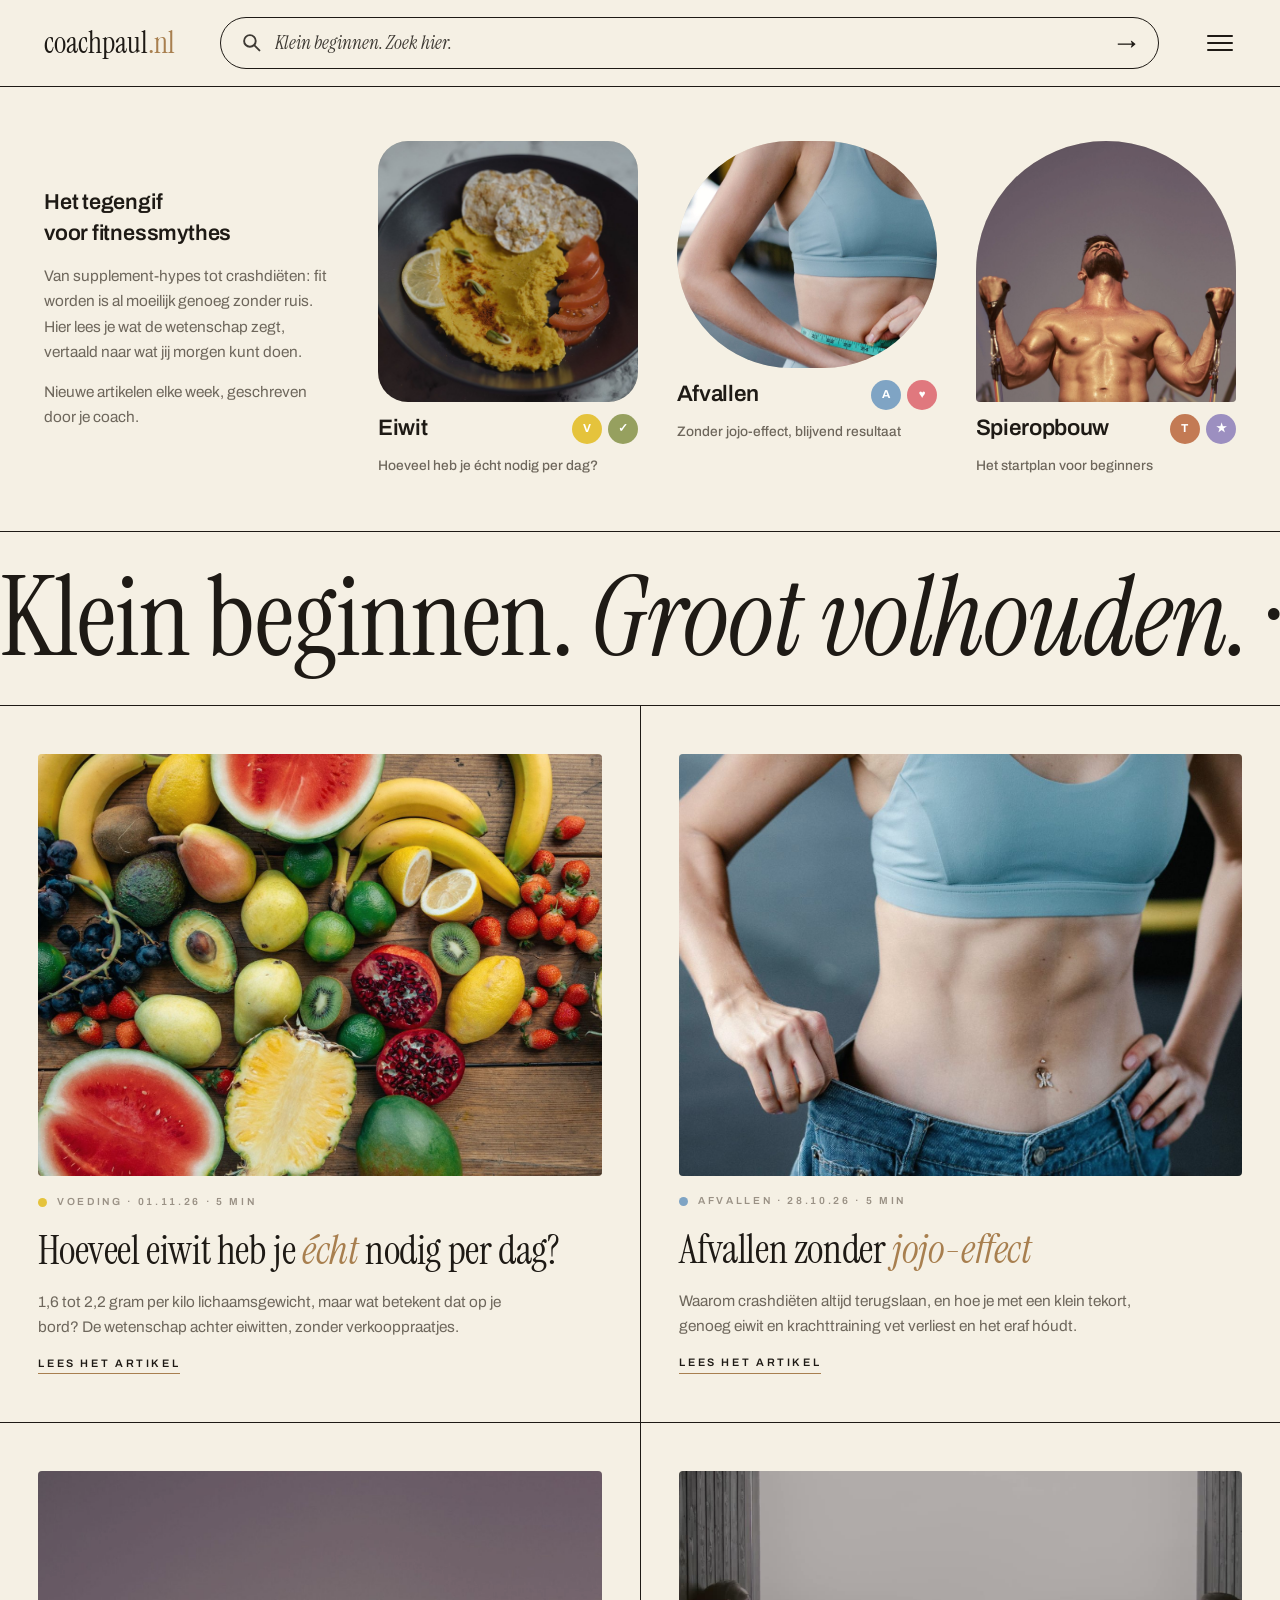
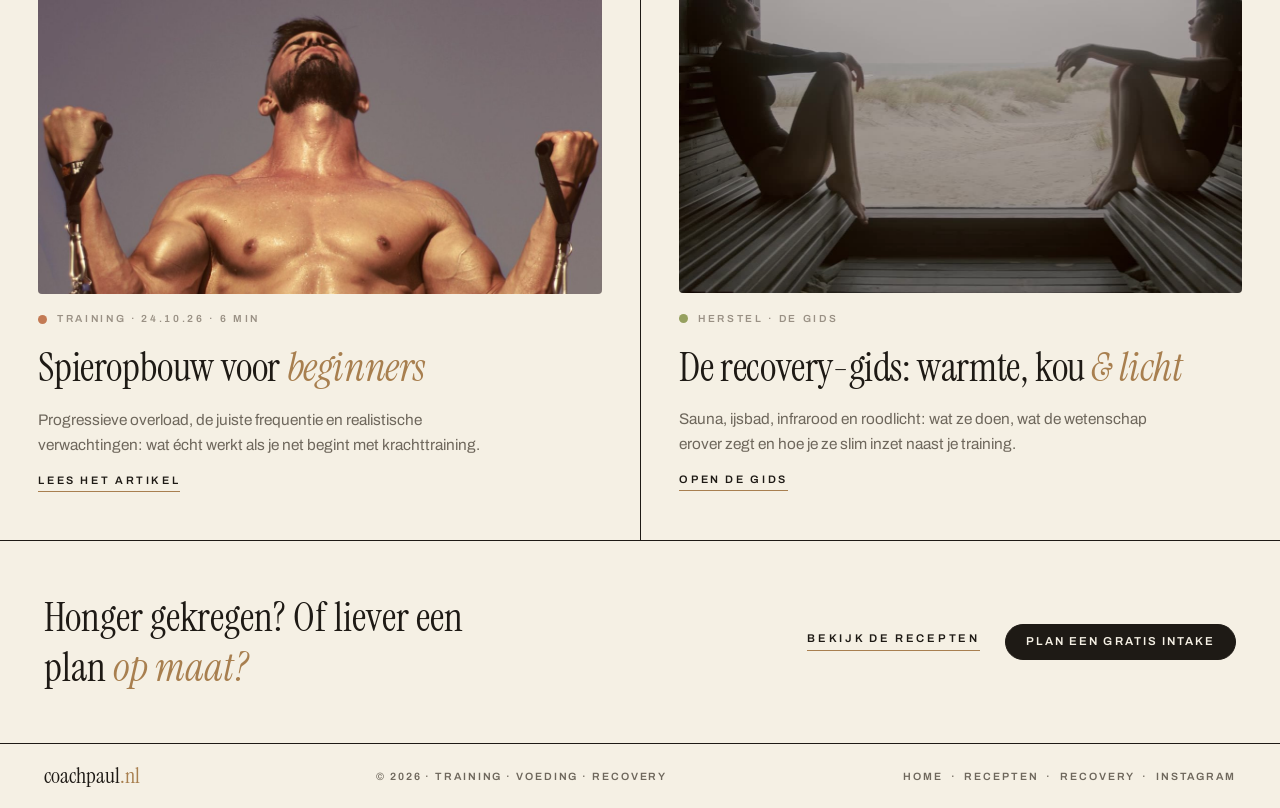
==== blog.html @ f1c60c51 "Add files via upload" ====
<!doctype html>
<html lang="nl">
<head>
<meta charset="utf-8">
<meta name="viewport" content="width=device-width, initial-scale=1, viewport-fit=cover">
<link rel="icon" type="image/svg+xml" href="favicon.svg">
<title>Blog · kennis over training, voeding &amp; herstel | coachpaul</title>
<meta name="description" content="De kennisbank van coachpaul: onderbouwde artikelen over afvallen, spieropbouw, voeding en herstel. Gebaseerd op onderzoek, vertaald naar de praktijk, nieuwe artikelen elke week.">
<meta property="og:type" content="website">
<meta property="og:locale" content="nl_NL">
<meta property="og:title" content="Blog · training, voeding &amp; herstel | coachpaul">
<meta property="og:description" content="Onderbouwde artikelen over afvallen, spieropbouw, voeding en herstel.">
<meta name="theme-color" content="#F5F0E4">
<link rel="canonical" href="https://coachpaul.nl/blog.html">
<link rel="preconnect" href="https://fonts.googleapis.com">
<link rel="preconnect" href="https://fonts.gstatic.com" crossorigin>
<link rel="stylesheet" href="https://fonts.googleapis.com/css2?family=Archivo:wght@400;500;600;700&family=Instrument+Serif:ital@0;1&display=swap">

<style>
/* Editorial content-hub op crème: vet script-logo, brede zoekbalk-pil en hamburger
   in de kop; intro-rij met beelden in organische vormen en gekleurde badge-stippen;
   gigantische serif-regel over de volle breedte; groot twee-koloms beeldraster met
   middenlijn. Dunne inktlijnen, verder monochroom. Eén licht thema. */
:root{
  --paper:#F5F0E4; --ink:#1E1A15; --ink2:#6E675C; --mute:#9A9185;
  --line:#E3DBCA; --card:#FBF7EE; --oak:#A87F4F;
  --b-geel:#E5C33C; --b-roze:#E0787E; --b-blauw:#7FA4C4; --b-olijf:#96A05F; --b-terra:#C37A54; --b-paars:#9C8FC0;
  --serif:"Instrument Serif",Georgia,"Times New Roman",serif;
  --sans:"Archivo","Helvetica Neue",Arial,sans-serif;
  --pad:clamp(18px,4vw,44px); --w:1360px;
}
@media (prefers-reduced-motion:no-preference){html{scroll-behavior:smooth}}
*,*::before,*::after{box-sizing:border-box}
html{padding-block:env(safe-area-inset-top,0px) env(safe-area-inset-bottom,0px)}
body{margin:0;background:var(--paper);color:var(--ink);
  font:400 clamp(15.5px,.3vw + 14.5px,17px)/1.6 var(--sans);
  -webkit-font-smoothing:antialiased;overflow-x:hidden}
body::before{content:"";position:fixed;inset:0 0 auto;z-index:20;height:env(safe-area-inset-top,0px);background:var(--paper)}
.wrap{max-width:var(--w);margin-inline:auto;
  padding-left:max(var(--pad),env(safe-area-inset-left,0px));
  padding-right:max(var(--pad),env(safe-area-inset-right,0px))}
img{max-width:100%;display:block}
h1,h2,h3{margin:0;text-wrap:balance}
p{margin:0}
a{color:inherit}
a:focus-visible,input:focus-visible,button:focus-visible{outline:2px solid var(--ink);outline-offset:3px}

/* kop: script-logo · zoekbalk · hamburger */
header.mast .wrap{display:flex;align-items:center;gap:clamp(1.1rem,3.5vw,3rem);padding-block:1.05rem}
.logo{font:400 clamp(1.55rem,3.2vw,1.9rem)/1.1 var(--serif);letter-spacing:0;text-decoration:none;white-space:nowrap}
.logo .tld{color:var(--oak)}
.searchpill{flex:1;display:flex;align-items:center;gap:.85rem;min-width:0;
  border:1.5px solid var(--ink);border-radius:999px;background:var(--paper);
  padding:.85rem 1.35rem}
.searchpill svg{flex:none;opacity:.85}
.searchpill input{all:unset;flex:1;min-width:0;font:italic 400 clamp(1rem,1.6vw,1.2rem)/1.2 var(--serif);color:var(--ink)}
.searchpill input::placeholder{color:var(--ink);opacity:.85}
.searchpill .arr{margin-left:auto;font-size:1.2rem;line-height:1}
.burger{flex:none;display:grid;gap:5px;background:none;border:0;cursor:pointer;padding:.6rem .2rem}
.burger i{display:block;width:26px;height:2px;background:var(--ink);border-radius:2px;transition:transform .25s ease,opacity .25s ease}
.burger[aria-expanded="true"] i:nth-child(1){transform:translateY(7px) rotate(45deg)}
.burger[aria-expanded="true"] i:nth-child(2){opacity:0}
.burger[aria-expanded="true"] i:nth-child(3){transform:translateY(-7px) rotate(-45deg)}
@media (max-width:619px){.searchpill{display:none}}
.menu{display:none;border-top:1px solid var(--ink)}
.menu.open{display:block}
.menu .wrap{display:grid;padding-block:.4rem}
.menu a{display:flex;align-items:baseline;justify-content:space-between;gap:1rem;
  padding:1rem 0;text-decoration:none;border-bottom:1px solid var(--line);
  font:400 clamp(1.5rem,3.4vw,2.2rem)/1.1 var(--serif)}
.menu a:last-child{border-bottom:0}
.menu a small{font:600 .62rem/1 var(--sans);letter-spacing:.28em;text-transform:uppercase;color:var(--mute)}
.menu a:hover{color:var(--oak)}

.rule{border:0;border-top:1px solid var(--ink);margin:0}

/* intro-rij: tekst links, drie beelden in organische vormen rechts */
.shelfband{border-bottom:1px solid var(--ink)}
.shelfband .wrap{display:grid;gap:clamp(1.8rem,4vw,3rem);padding-block:clamp(2rem,4.5vw,3.4rem)}
@media (min-width:900px){.shelfband .wrap{grid-template-columns:minmax(230px,.75fr) 2.25fr;align-items:center}}
.shelf-copy{display:grid;gap:.9rem;max-width:34ch}
.shelf-copy h1{font:600 clamp(1.1rem,1.9vw,1.35rem)/1.45 var(--sans);letter-spacing:-.01em}
.shelf-copy p{color:var(--ink2);font-size:.96rem;line-height:1.65}
.shelf{display:grid;gap:clamp(1.3rem,3vw,2.4rem)}
@media (min-width:640px){.shelf{grid-template-columns:repeat(3,1fr)}}
.item{display:grid;gap:.75rem;text-decoration:none;min-width:0;align-content:start}
.item-img{overflow:hidden;background:var(--line);aspect-ratio:1/1;position:relative}
.item:nth-child(1) .item-img{border-radius:30px}
.item:nth-child(2) .item-img{border-radius:999px;aspect-ratio:1.15/1}
.item:nth-child(3) .item-img{border-radius:999px 999px 30px 30px}
.item-img img{width:100%;height:100%;object-fit:cover;filter:saturate(.95) sepia(.04);
  transition:transform .55s cubic-bezier(.2,.6,.2,1)}
.item:hover .item-img img{transform:scale(1.045)}
.item-row{display:flex;align-items:center;justify-content:space-between;gap:.8rem}
.item-row b{font:600 clamp(1.15rem,2vw,1.4rem)/1.2 var(--sans);letter-spacing:-.015em;min-width:0}
.badges{display:flex;gap:.4rem;flex:none}
.badges i{width:30px;height:30px;border-radius:50%;background:var(--bc,var(--ink));
  display:grid;place-content:center;color:#fff;font:700 .72rem/1 var(--sans);font-style:normal}
.item small{font:500 .86rem/1.5 var(--sans);color:var(--ink2)}
.item:hover .item-row b{color:var(--oak)}

/* gigantische serif-regel over de volle breedte */
.giant{border-bottom:1px solid var(--ink);overflow:hidden}
.giant-track{display:inline-flex;white-space:nowrap;align-items:baseline;
  animation:slide 38s linear infinite;padding-block:clamp(1rem,2.2vw,1.7rem)}
.giant-track span{font:400 clamp(3rem,8.6vw,7rem)/1.08 var(--serif);letter-spacing:-.01em;padding-right:5rem}
.giant-track em{font-style:italic}
@keyframes slide{to{transform:translateX(-50%)}}
@media (prefers-reduced-motion:reduce){
  .giant-track{animation:none}
}

/* groot twee-koloms raster met middenlijn */
.features{display:grid}
@media (min-width:860px){.features{grid-template-columns:1fr 1fr}
  .feature:nth-child(even){border-left:1px solid var(--ink)}
  .feature:nth-child(n+3){border-top:1px solid var(--ink)}}
@media (max-width:859px){.feature + .feature{border-top:1px solid var(--ink)}}
.feature{display:grid;gap:1.1rem;align-content:start;text-decoration:none;min-width:0;
  padding:clamp(1.8rem,4vw,3rem) clamp(1.2rem,3vw,2.6rem)}
.f-img{overflow:hidden;background:var(--line);aspect-ratio:4/3;border-radius:4px}
.f-img img{width:100%;height:100%;object-fit:cover;filter:saturate(.95) sepia(.04);
  transition:transform .55s cubic-bezier(.2,.6,.2,1)}
.feature:hover .f-img img{transform:scale(1.035)}
.f-meta{display:flex;align-items:center;gap:.6rem;
  font:600 .64rem/1.6 var(--sans);letter-spacing:.26em;text-transform:uppercase;color:var(--mute)}
.f-meta i{width:9px;height:9px;border-radius:50%;background:var(--bc,var(--oak));flex:none;font-style:normal}
.feature h2{font:400 clamp(1.7rem,3.2vw,2.5rem)/1.12 var(--serif);letter-spacing:-.01em}
.feature h2 em{font-style:italic;color:var(--oak)}
.feature p{color:var(--ink2);font-size:.96rem;line-height:1.62;max-width:52ch}
.lees{font:600 .68rem/1 var(--sans);letter-spacing:.24em;text-transform:uppercase;color:var(--ink);
  border-bottom:1px solid var(--oak);padding-bottom:.45em;width:max-content}
.feature:hover .lees{color:var(--oak)}

/* afsluitband */
.band{border-top:1px solid var(--ink)}
.band .wrap{display:flex;align-items:center;justify-content:space-between;gap:1.4rem;flex-wrap:wrap;
  padding-block:clamp(2rem,4.5vw,3.2rem)}
.band p{font:400 clamp(1.6rem,3.4vw,2.5rem)/1.25 var(--serif);max-width:24ch}
.band em{font-style:italic;color:var(--oak)}
.band-links{display:flex;gap:1rem 1.6rem;flex-wrap:wrap;align-items:center}
.pill{display:inline-flex;align-items:center;gap:.6rem;border-radius:999px;
  background:var(--ink);color:var(--paper);border:1.5px solid var(--ink);
  font:600 .72rem/1 var(--sans);letter-spacing:.18em;text-transform:uppercase;
  padding:1em 1.7em;text-decoration:none;transition:background .25s ease,color .25s ease,border-color .25s ease}
.pill:hover{background:var(--oak);border-color:var(--oak);color:#fff}
.ghostlink{font:600 .7rem/1 var(--sans);letter-spacing:.24em;text-transform:uppercase;color:var(--ink);
  text-decoration:none;border-bottom:1px solid var(--oak);padding-bottom:.45em}
.ghostlink:hover{color:var(--oak)}

footer{border-top:1px solid var(--ink)}
footer .wrap{display:flex;align-items:center;justify-content:space-between;gap:1rem;flex-wrap:wrap;padding-block:1.3rem}
.foot-logo{font:400 1.4rem/1 var(--serif);text-decoration:none}
.foot-logo .tld{color:var(--oak)}
footer small{font:600 .66rem/1.8 var(--sans);letter-spacing:.18em;text-transform:uppercase;color:var(--ink2)}
footer small a{text-decoration:none}
footer small a:hover{color:var(--oak)}

@media (prefers-reduced-motion:reduce){
  .item-img img,.f-img img,.pill,.burger i{transition:none}
}
</style>
</head>
<body>

<header class="mast">
  <div class="wrap">
    <a class="logo" href="./">coachpaul<span class="tld">.nl</span></a>
    <label class="searchpill">
      <svg width="19" height="19" viewBox="0 0 18 18" fill="none" aria-hidden="true"><circle cx="7.5" cy="7.5" r="5.5" stroke="#1E1A15" stroke-width="1.8"/><path d="M12 12l4.5 4.5" stroke="#1E1A15" stroke-width="1.8" stroke-linecap="round"/></svg>
      <input id="zoek" type="search" placeholder="Klein beginnen. Zoek hier." aria-label="Zoek een artikel">
      <span class="arr" aria-hidden="true">→</span>
    </label>
    <button class="burger" id="burger" type="button" aria-expanded="false" aria-controls="menu" aria-label="Menu">
      <i></i><i></i><i></i>
    </button>
  </div>
  <nav class="menu" id="menu" aria-label="Hoofdmenu">
    <div class="wrap">
      <a href="./">Home <small>De coaching</small></a>
      <a href="blog.html">Blog <small>Je bent hier</small></a>
      <a href="recepten.html">Recepten <small>Eiwitrijk &amp; snel</small></a>
      <a href="./#start">Plan een gratis intake <small>Via Instagram</small></a>
    </div>
  </nav>
</header>

<hr class="rule">

<main>
  <!-- intro-rij met drie beelden in organische vormen -->
  <section class="shelfband" aria-label="Uitgelicht">
    <div class="wrap">
      <div class="shelf-copy">
        <h1>Het tegengif voor fitnessmythes</h1>
        <p>Van supplement-hypes tot crashdiëten: fit worden is al moeilijk genoeg zonder ruis. Hier lees je wat de wetenschap zegt, vertaald naar wat jij morgen kunt doen.</p>
        <p>Nieuwe artikelen elke week, geschreven door je coach.</p>
      </div>
      <div class="shelf" id="shelf">
        <a class="item" href="blog/hoeveel-eiwit-per-dag.html" data-zoek="eiwit voeding proteine spieropbouw shake">
          <span class="item-img"><img src="img/blog/hummus.jpg" alt="" width="1600" height="1066" loading="lazy" decoding="async"></span>
          <span class="item-row"><b>Eiwit</b><span class="badges"><i style="--bc:var(--b-geel)">V</i><i style="--bc:var(--b-olijf)">✓</i></span></span>
          <small>Hoeveel heb je écht nodig per dag?</small>
        </a>
        <a class="item" href="blog/afvallen-zonder-jojo.html" data-zoek="afvallen jojo calorietekort cutten vet dieet">
          <span class="item-img"><img src="img/blog/meetlint.jpg" alt="" width="1200" height="1800" loading="lazy" decoding="async" style="object-position:50% 35%"></span>
          <span class="item-row"><b>Afvallen</b><span class="badges"><i style="--bc:var(--b-blauw)">A</i><i style="--bc:var(--b-roze)">♥</i></span></span>
          <small>Zonder jojo-effect, blijvend resultaat</small>
        </a>
        <a class="item" href="blog/spieropbouw-beginners.html" data-zoek="spieropbouw beginners krachttraining schema fullbody">
          <span class="item-img"><img src="img/blog/spieropbouw.jpg" alt="Krachttraining met weerstandsbanden" width="1200" height="1800" loading="lazy" decoding="async" style="object-position:50% 25%"></span>
          <span class="item-row"><b>Spieropbouw</b><span class="badges"><i style="--bc:var(--b-terra)">T</i><i style="--bc:var(--b-paars)">★</i></span></span>
          <small>Het startplan voor beginners</small>
        </a>
      </div>
    </div>
  </section>

  <!-- gigantische serif-regel -->
  <div class="giant" aria-hidden="true">
    <div class="giant-track">
      <span>Klein beginnen. <em>Groot volhouden.</em> · Minder mythes. <em>Meer resultaat.</em> ·&nbsp;</span>
      <span>Klein beginnen. <em>Groot volhouden.</em> · Minder mythes. <em>Meer resultaat.</em> ·&nbsp;</span>
    </div>
  </div>

  <!-- groot twee-koloms raster -->
  <section class="features" id="grid" aria-label="Alle artikelen">
    <a class="feature" href="blog/hoeveel-eiwit-per-dag.html" style="--bc:var(--b-geel)" data-zoek="eiwit voeding proteine spieropbouw shake">
      <span class="f-img"><img src="img/blog/fruit.jpg" alt="" width="1600" height="1067" loading="lazy" decoding="async"></span>
      <span class="f-meta"><i></i>Voeding · 01.11.26 · 5 min</span>
      <h2>Hoeveel eiwit heb je <em>écht</em> nodig per dag?</h2>
      <p>1,6 tot 2,2 gram per kilo lichaamsgewicht, maar wat betekent dat op je bord? De wetenschap achter eiwitten, zonder verkooppraatjes.</p>
      <span class="lees">Lees het artikel</span>
    </a>
    <a class="feature" href="blog/afvallen-zonder-jojo.html" style="--bc:var(--b-blauw)" data-zoek="afvallen jojo calorietekort cutten vet dieet">
      <span class="f-img"><img src="img/blog/jeans.jpg" alt="" width="1200" height="1800" loading="lazy" decoding="async" style="object-position:50% 30%"></span>
      <span class="f-meta"><i></i>Afvallen · 28.10.26 · 5 min</span>
      <h2>Afvallen zonder <em>jojo-effect</em></h2>
      <p>Waarom crashdiëten altijd terugslaan, en hoe je met een klein tekort, genoeg eiwit en krachttraining vet verliest en het eraf hóudt.</p>
      <span class="lees">Lees het artikel</span>
    </a>
    <a class="feature" href="blog/spieropbouw-beginners.html" style="--bc:var(--b-terra)" data-zoek="spieropbouw beginners krachttraining schema fullbody">
      <span class="f-img"><img src="img/blog/spieropbouw.jpg" alt="Krachttraining met weerstandsbanden" width="1200" height="1800" loading="lazy" decoding="async" style="object-position:50% 30%"></span>
      <span class="f-meta"><i></i>Training · 24.10.26 · 6 min</span>
      <h2>Spieropbouw voor <em>beginners</em></h2>
      <p>Progressieve overload, de juiste frequentie en realistische verwachtingen: wat écht werkt als je net begint met krachttraining.</p>
      <span class="lees">Lees het artikel</span>
    </a>
    <a class="feature" href="recovery.html" style="--bc:var(--b-olijf)" data-zoek="recovery herstel sauna ijsbad infrarood roodlicht">
      <span class="f-img"><img src="img/sauna.jpg" alt="" width="1600" height="844" loading="lazy" decoding="async"></span>
      <span class="f-meta"><i></i>Herstel · De gids</span>
      <h2>De recovery-gids: warmte, kou <em>&amp; licht</em></h2>
      <p>Sauna, ijsbad, infrarood en roodlicht: wat ze doen, wat de wetenschap erover zegt en hoe je ze slim inzet naast je training.</p>
      <span class="lees">Open de gids</span>
    </a>
  </section>

  <!-- afsluitband -->
  <div class="band">
    <div class="wrap">
      <p>Honger gekregen? Of liever een plan <em>op maat?</em></p>
      <div class="band-links">
        <a class="ghostlink" href="recepten.html">Bekijk de recepten</a>
        <a class="pill" href="./#start">Plan een gratis intake</a>
      </div>
    </div>
  </div>
</main>

<footer>
  <div class="wrap">
    <a class="foot-logo" href="./">coachpaul<span class="tld">.nl</span></a>
    <small>© 2026 · training · voeding · recovery</small>
    <small><a href="./">Home</a> &nbsp;·&nbsp; <a href="recepten.html">Recepten</a> &nbsp;·&nbsp; <a href="recovery.html">Recovery</a> &nbsp;·&nbsp; <a href="https://www.instagram.com/klouwenspaul" rel="noopener">Instagram</a></small>
  </div>
</footer>

<script>
(function(){
  /* hamburger-menu */
  var burger = document.getElementById('burger');
  var menu = document.getElementById('menu');
  if (burger && menu) {
    burger.addEventListener('click', function(){
      var open = menu.classList.toggle('open');
      burger.setAttribute('aria-expanded', open ? 'true' : 'false');
    });
  }
  /* zoekfilter */
  var input = document.getElementById('zoek');
  var cards = [].slice.call(document.querySelectorAll('#grid .feature, #shelf .item'));
  if (input) {
    input.addEventListener('input', function(){
      var q = input.value.trim().toLowerCase();
      cards.forEach(function(c){
        var hay = (c.textContent + ' ' + (c.dataset.zoek || '')).toLowerCase();
        c.style.display = !q || hay.indexOf(q) !== -1 ? '' : 'none';
      });
    });
  }
})();
</script>

<script type="application/ld+json">
{
  "@context": "https://schema.org",
  "@type": "Blog",
  "name": "coachpaul Blog",
  "description": "Onderbouwde artikelen over afvallen, spieropbouw, voeding en herstel.",
  "inLanguage": "nl-NL",
  "author": {"@type": "Person", "name": "Paul Klouwens"},
  "blogPost": [
    {"@type": "BlogPosting", "headline": "Hoeveel eiwit heb je écht nodig per dag?", "url": "blog/hoeveel-eiwit-per-dag.html", "datePublished": "2026-11-01"},
    {"@type": "BlogPosting", "headline": "Afvallen zonder jojo-effect", "url": "blog/afvallen-zonder-jojo.html", "datePublished": "2026-10-28"},
    {"@type": "BlogPosting", "headline": "Spieropbouw voor beginners", "url": "blog/spieropbouw-beginners.html", "datePublished": "2026-10-24"}
  ]
}
</script>
</body>
</html>
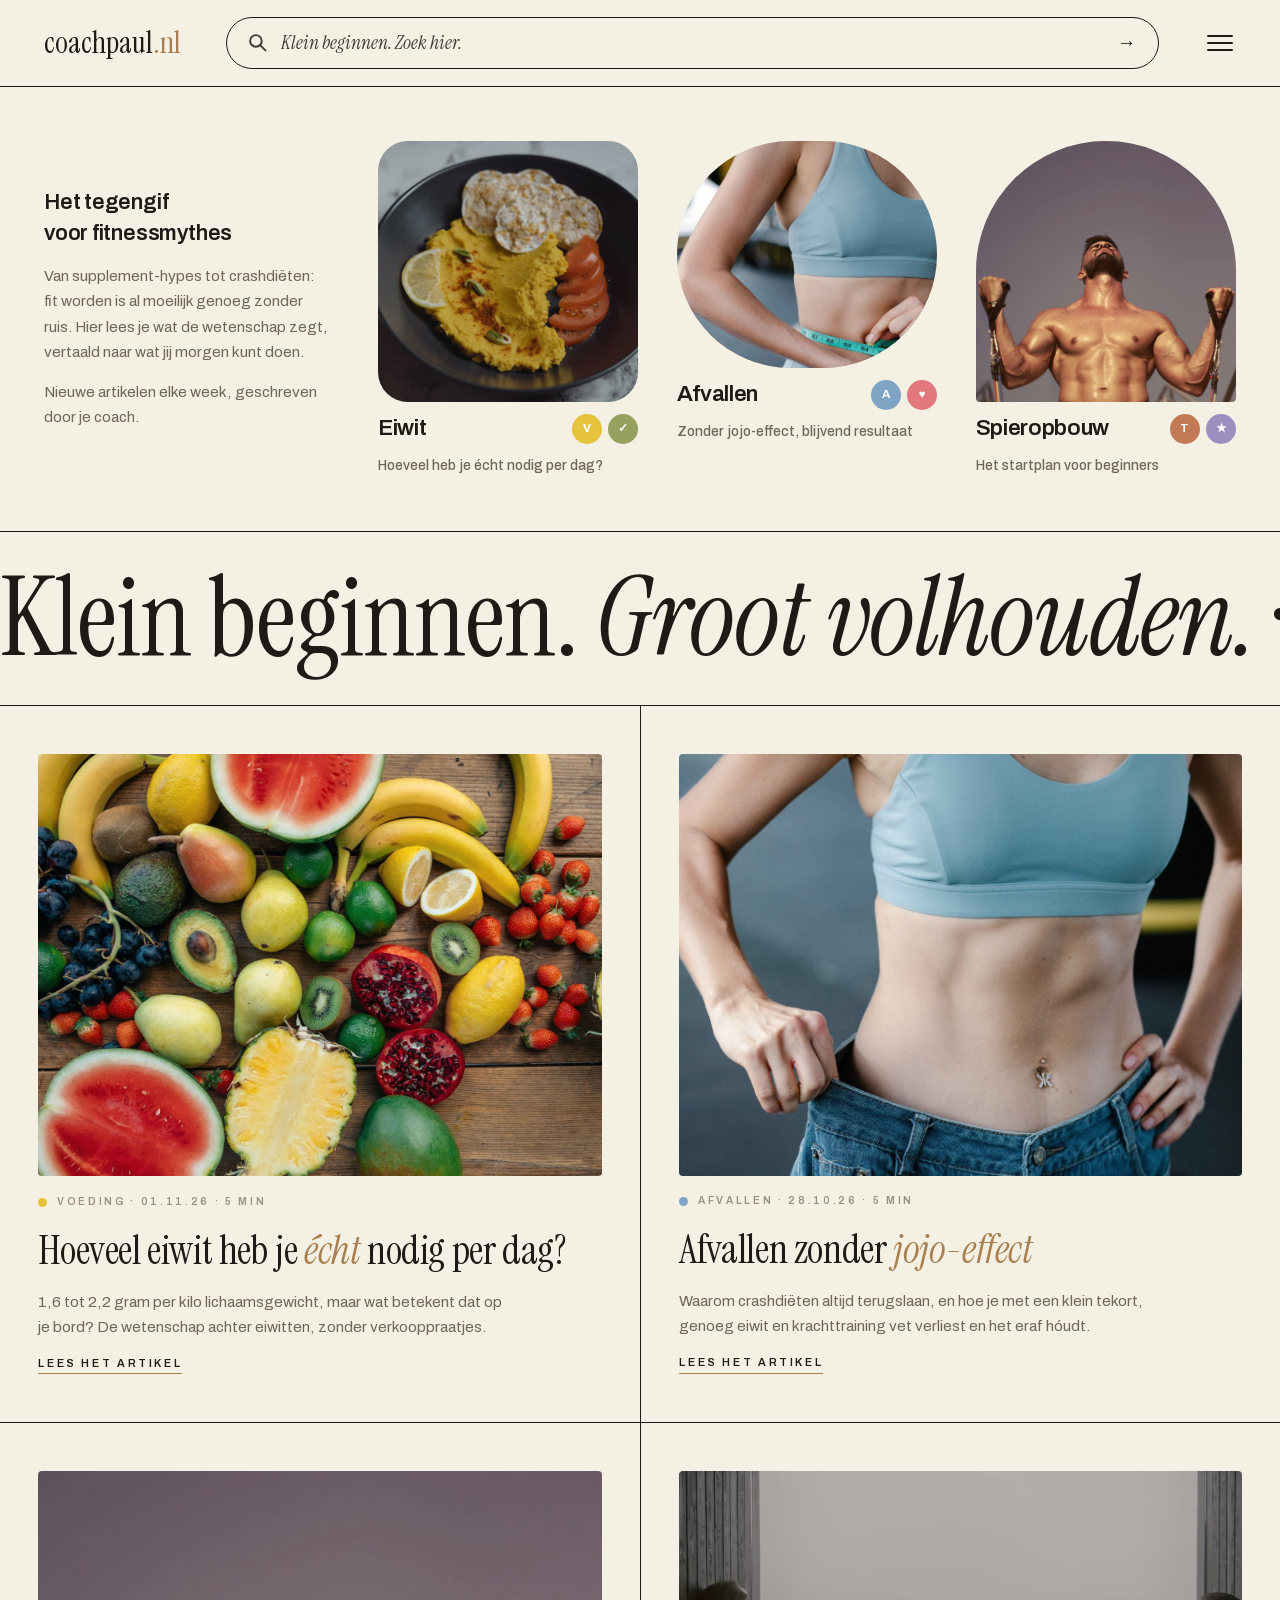
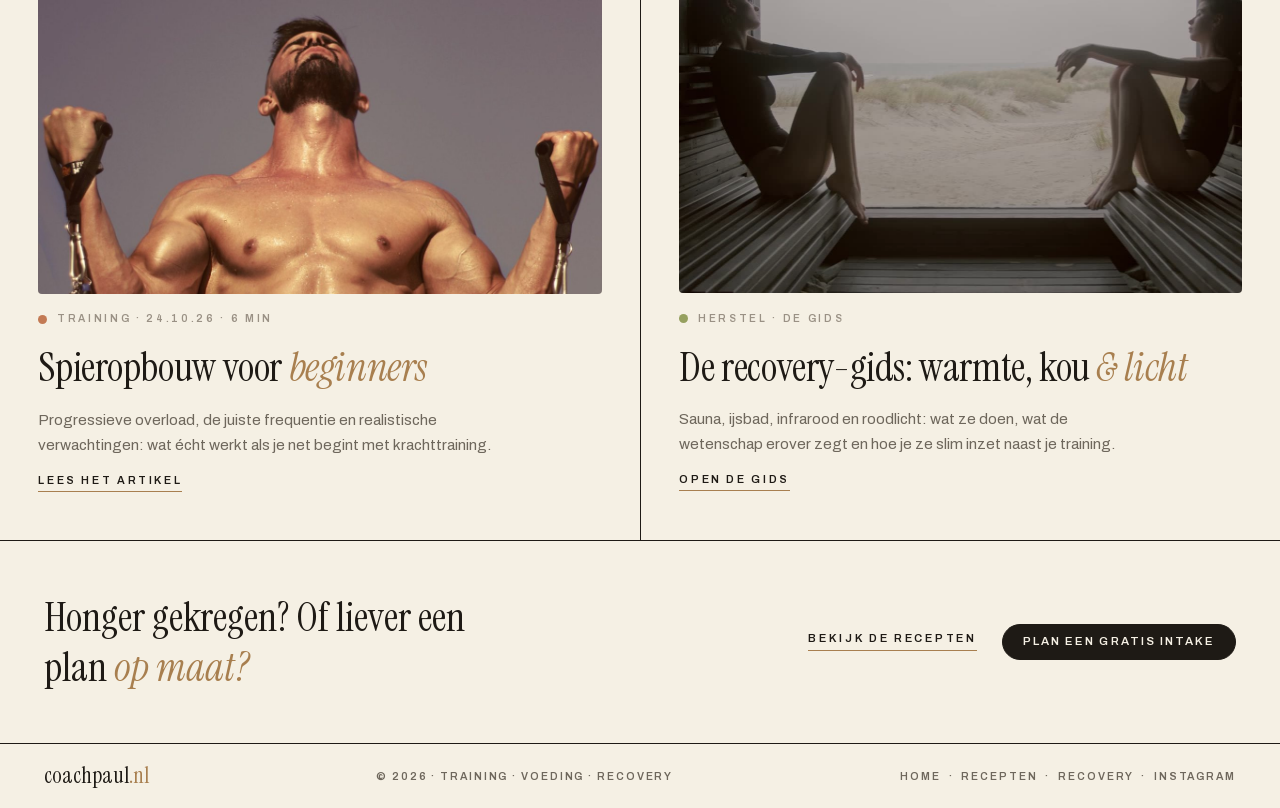
==== commit 2bc5fc29: "Bovenbalken weg, telefoonvriendelijker en beter beveiligd - aankondigingsbalk (home), editiebalk (re" ====
--- a/blog.html
+++ b/blog.html
@@ -3,6 +3,8 @@
 <head>
 <meta charset="utf-8">
 <meta name="viewport" content="width=device-width, initial-scale=1, viewport-fit=cover">
+<meta http-equiv="Content-Security-Policy" content="default-src 'self'; script-src 'self'; style-src 'self' 'unsafe-inline'; img-src 'self' data:; font-src 'self'; media-src 'self'; connect-src 'self'; object-src 'none'; base-uri 'self'; form-action 'self'; upgrade-insecure-requests">
+<meta name="referrer" content="strict-origin-when-cross-origin">
 <link rel="icon" type="image/svg+xml" href="favicon.svg">
 <title>Blog · kennis over training, voeding &amp; herstel | coachpaul</title>
 <meta name="description" content="De kennisbank van coachpaul: onderbouwde artikelen over afvallen, spieropbouw, voeding en herstel. Gebaseerd op onderzoek, vertaald naar de praktijk, nieuwe artikelen elke week.">
@@ -12,9 +14,7 @@
 <meta property="og:description" content="Onderbouwde artikelen over afvallen, spieropbouw, voeding en herstel.">
 <meta name="theme-color" content="#F5F0E4">
 <link rel="canonical" href="https://coachpaul.nl/blog.html">
-<link rel="preconnect" href="https://fonts.googleapis.com">
-<link rel="preconnect" href="https://fonts.gstatic.com" crossorigin>
-<link rel="stylesheet" href="https://fonts.googleapis.com/css2?family=Archivo:wght@400;500;600;700&family=Instrument+Serif:ital@0;1&display=swap">
+<link rel="stylesheet" href="fonts/fonts.css">
 
 <style>
 /* Editorial content-hub op crème: vet script-logo, brede zoekbalk-pil en hamburger
@@ -160,6 +160,7 @@
   .item-img img,.f-img img,.pill,.burger i{transition:none}
 }
 </style>
+<link rel="stylesheet" href="mobile.css">
 </head>
 <body>
 
@@ -272,35 +273,11 @@
   <div class="wrap">
     <a class="foot-logo" href="./">coachpaul<span class="tld">.nl</span></a>
     <small>© 2026 · training · voeding · recovery</small>
-    <small><a href="./">Home</a> &nbsp;·&nbsp; <a href="recepten.html">Recepten</a> &nbsp;·&nbsp; <a href="recovery.html">Recovery</a> &nbsp;·&nbsp; <a href="https://www.instagram.com/klouwenspaul" rel="noopener">Instagram</a></small>
+    <small><a href="./">Home</a> &nbsp;·&nbsp; <a href="recepten.html">Recepten</a> &nbsp;·&nbsp; <a href="recovery.html">Recovery</a> &nbsp;·&nbsp; <a href="https://www.instagram.com/klouwenspaul" rel="noopener noreferrer">Instagram</a></small>
   </div>
 </footer>
 
-<script>
-(function(){
-  /* hamburger-menu */
-  var burger = document.getElementById('burger');
-  var menu = document.getElementById('menu');
-  if (burger && menu) {
-    burger.addEventListener('click', function(){
-      var open = menu.classList.toggle('open');
-      burger.setAttribute('aria-expanded', open ? 'true' : 'false');
-    });
-  }
-  /* zoekfilter */
-  var input = document.getElementById('zoek');
-  var cards = [].slice.call(document.querySelectorAll('#grid .feature, #shelf .item'));
-  if (input) {
-    input.addEventListener('input', function(){
-      var q = input.value.trim().toLowerCase();
-      cards.forEach(function(c){
-        var hay = (c.textContent + ' ' + (c.dataset.zoek || '')).toLowerCase();
-        c.style.display = !q || hay.indexOf(q) !== -1 ? '' : 'none';
-      });
-    });
-  }
-})();
-</script>
+<script src="js/blog.js"></script>
 
 <script type="application/ld+json">
 {
--- a/fonts/fonts.css
+++ b/fonts/fonts.css
@@ -0,0 +1,105 @@
+/* Lettertypen lokaal gehost (geen verbinding met Google). */
+@font-face {
+  font-family: 'Archivo';
+  font-style: normal;
+  font-weight: 400;
+  font-stretch: 100%;
+  font-display: swap;
+  src: url(archivo-normal-latin-ext.woff2) format('woff2');
+  unicode-range: U+0100-02BA, U+02BD-02C5, U+02C7-02CC, U+02CE-02D7, U+02DD-02FF, U+0304, U+0308, U+0329, U+1D00-1DBF, U+1E00-1E9F, U+1EF2-1EFF, U+2020, U+20A0-20AB, U+20AD-20C4, U+2113, U+2C60-2C7F, U+A720-A7FF;
+}
+@font-face {
+  font-family: 'Archivo';
+  font-style: normal;
+  font-weight: 400;
+  font-stretch: 100%;
+  font-display: swap;
+  src: url(archivo-normal-latin.woff2) format('woff2');
+  unicode-range: U+0000-00FF, U+0131, U+0152-0153, U+02BB-02BC, U+02C6, U+02DA, U+02DC, U+0304, U+0308, U+0329, U+2000-206F, U+20AC, U+2122, U+2191, U+2193, U+2212, U+2215, U+FEFF, U+FFFD;
+}
+@font-face {
+  font-family: 'Archivo';
+  font-style: normal;
+  font-weight: 500;
+  font-stretch: 100%;
+  font-display: swap;
+  src: url(archivo-normal-latin-ext.woff2) format('woff2');
+  unicode-range: U+0100-02BA, U+02BD-02C5, U+02C7-02CC, U+02CE-02D7, U+02DD-02FF, U+0304, U+0308, U+0329, U+1D00-1DBF, U+1E00-1E9F, U+1EF2-1EFF, U+2020, U+20A0-20AB, U+20AD-20C4, U+2113, U+2C60-2C7F, U+A720-A7FF;
+}
+@font-face {
+  font-family: 'Archivo';
+  font-style: normal;
+  font-weight: 500;
+  font-stretch: 100%;
+  font-display: swap;
+  src: url(archivo-normal-latin.woff2) format('woff2');
+  unicode-range: U+0000-00FF, U+0131, U+0152-0153, U+02BB-02BC, U+02C6, U+02DA, U+02DC, U+0304, U+0308, U+0329, U+2000-206F, U+20AC, U+2122, U+2191, U+2193, U+2212, U+2215, U+FEFF, U+FFFD;
+}
+@font-face {
+  font-family: 'Archivo';
+  font-style: normal;
+  font-weight: 600;
+  font-stretch: 100%;
+  font-display: swap;
+  src: url(archivo-normal-latin-ext.woff2) format('woff2');
+  unicode-range: U+0100-02BA, U+02BD-02C5, U+02C7-02CC, U+02CE-02D7, U+02DD-02FF, U+0304, U+0308, U+0329, U+1D00-1DBF, U+1E00-1E9F, U+1EF2-1EFF, U+2020, U+20A0-20AB, U+20AD-20C4, U+2113, U+2C60-2C7F, U+A720-A7FF;
+}
+@font-face {
+  font-family: 'Archivo';
+  font-style: normal;
+  font-weight: 600;
+  font-stretch: 100%;
+  font-display: swap;
+  src: url(archivo-normal-latin.woff2) format('woff2');
+  unicode-range: U+0000-00FF, U+0131, U+0152-0153, U+02BB-02BC, U+02C6, U+02DA, U+02DC, U+0304, U+0308, U+0329, U+2000-206F, U+20AC, U+2122, U+2191, U+2193, U+2212, U+2215, U+FEFF, U+FFFD;
+}
+@font-face {
+  font-family: 'Archivo';
+  font-style: normal;
+  font-weight: 700;
+  font-stretch: 100%;
+  font-display: swap;
+  src: url(archivo-normal-latin-ext.woff2) format('woff2');
+  unicode-range: U+0100-02BA, U+02BD-02C5, U+02C7-02CC, U+02CE-02D7, U+02DD-02FF, U+0304, U+0308, U+0329, U+1D00-1DBF, U+1E00-1E9F, U+1EF2-1EFF, U+2020, U+20A0-20AB, U+20AD-20C4, U+2113, U+2C60-2C7F, U+A720-A7FF;
+}
+@font-face {
+  font-family: 'Archivo';
+  font-style: normal;
+  font-weight: 700;
+  font-stretch: 100%;
+  font-display: swap;
+  src: url(archivo-normal-latin.woff2) format('woff2');
+  unicode-range: U+0000-00FF, U+0131, U+0152-0153, U+02BB-02BC, U+02C6, U+02DA, U+02DC, U+0304, U+0308, U+0329, U+2000-206F, U+20AC, U+2122, U+2191, U+2193, U+2212, U+2215, U+FEFF, U+FFFD;
+}
+@font-face {
+  font-family: 'Instrument Serif';
+  font-style: italic;
+  font-weight: 400;
+  font-display: swap;
+  src: url(instrument-serif-italic-latin-ext.woff2) format('woff2');
+  unicode-range: U+0100-02BA, U+02BD-02C5, U+02C7-02CC, U+02CE-02D7, U+02DD-02FF, U+0304, U+0308, U+0329, U+1D00-1DBF, U+1E00-1E9F, U+1EF2-1EFF, U+2020, U+20A0-20AB, U+20AD-20C4, U+2113, U+2C60-2C7F, U+A720-A7FF;
+}
+@font-face {
+  font-family: 'Instrument Serif';
+  font-style: italic;
+  font-weight: 400;
+  font-display: swap;
+  src: url(instrument-serif-italic-latin.woff2) format('woff2');
+  unicode-range: U+0000-00FF, U+0131, U+0152-0153, U+02BB-02BC, U+02C6, U+02DA, U+02DC, U+0304, U+0308, U+0329, U+2000-206F, U+20AC, U+2122, U+2191, U+2193, U+2212, U+2215, U+FEFF, U+FFFD;
+}
+@font-face {
+  font-family: 'Instrument Serif';
+  font-style: normal;
+  font-weight: 400;
+  font-display: swap;
+  src: url(instrument-serif-normal-latin-ext.woff2) format('woff2');
+  unicode-range: U+0100-02BA, U+02BD-02C5, U+02C7-02CC, U+02CE-02D7, U+02DD-02FF, U+0304, U+0308, U+0329, U+1D00-1DBF, U+1E00-1E9F, U+1EF2-1EFF, U+2020, U+20A0-20AB, U+20AD-20C4, U+2113, U+2C60-2C7F, U+A720-A7FF;
+}
+@font-face {
+  font-family: 'Instrument Serif';
+  font-style: normal;
+  font-weight: 400;
+  font-display: swap;
+  src: url(instrument-serif-normal-latin.woff2) format('woff2');
+  unicode-range: U+0000-00FF, U+0131, U+0152-0153, U+02BB-02BC, U+02C6, U+02DA, U+02DC, U+0304, U+0308, U+0329, U+2000-206F, U+20AC, U+2122, U+2191, U+2193, U+2212, U+2215, U+FEFF, U+FFFD;
+}
--- a/mobile.css
+++ b/mobile.css
@@ -0,0 +1,35 @@
+/* Telefoon-verfijning voor alle pagina's: tikdoelen van minimaal 44px
+   en kleine labels die op een telefoon nog goed leesbaar zijn (~12px). */
+html{-webkit-text-size-adjust:100%;text-size-adjust:100%}
+a,button{-webkit-tap-highlight-color:rgba(0,0,0,.06);touch-action:manipulation}
+
+@media (max-width:759px){
+  /* knoppen */
+  .pill{min-height:46px;font-size:.88rem}
+  .menu-btn{min-height:44px;min-width:64px;justify-content:center;font-size:.88rem}
+  .burger{min-width:44px;min-height:44px;place-content:center}
+  .fbtn{min-height:44px;font-size:.8rem}
+  .chip{min-height:44px;font-size:.78rem}
+  .cbtn{width:48px;height:48px}
+
+  /* tekstlinks: grotere klikzone zonder dat de opmaak verschuift */
+  .ghost,.ghostlink,.textlink{display:inline-flex;align-items:center;min-height:44px;font-size:.78rem}
+  .wordmark,.logo,.ln-brand,.foot-logo{display:inline-flex;align-items:center;min-height:44px}
+  .ln-anchors a{display:inline-flex;align-items:center;min-height:44px;font-size:.74rem}
+  footer li a,.foot-col a{display:inline-flex;align-items:center;min-height:40px;font-size:.88rem}
+  .menu a,.mobile-panel a{min-height:48px;align-items:center}
+  .skip{min-height:44px}
+
+  /* kleine labels leesbaar houden (de pagina's zelf zijn specifieker, vandaar !important) */
+  .eyebrow,.m-eyebrow,.caps,.meta,.f-meta,.lees,.cat,.r-tag,.r-sub,.cap,.lab,.tile-go,.badge,
+  .crumb span,.topbar span,.ameta span,.scard span,.r-macros span,.tile-in span,.pull span,
+  figcaption,caption,th,small,small a,summary,.bronnen h2{font-size:.75rem!important}
+  .vb{font-size:.66rem!important}
+  .bhead{font-size:.8rem!important}
+
+  /* footerlinks naast elkaar: hogere klikzone */
+  footer small a{display:inline-block;padding-block:.9rem}
+
+  /* 16px in invoervelden voorkomt automatisch inzoomen op iPhone */
+  input,select,textarea{font-size:16px}
+}
